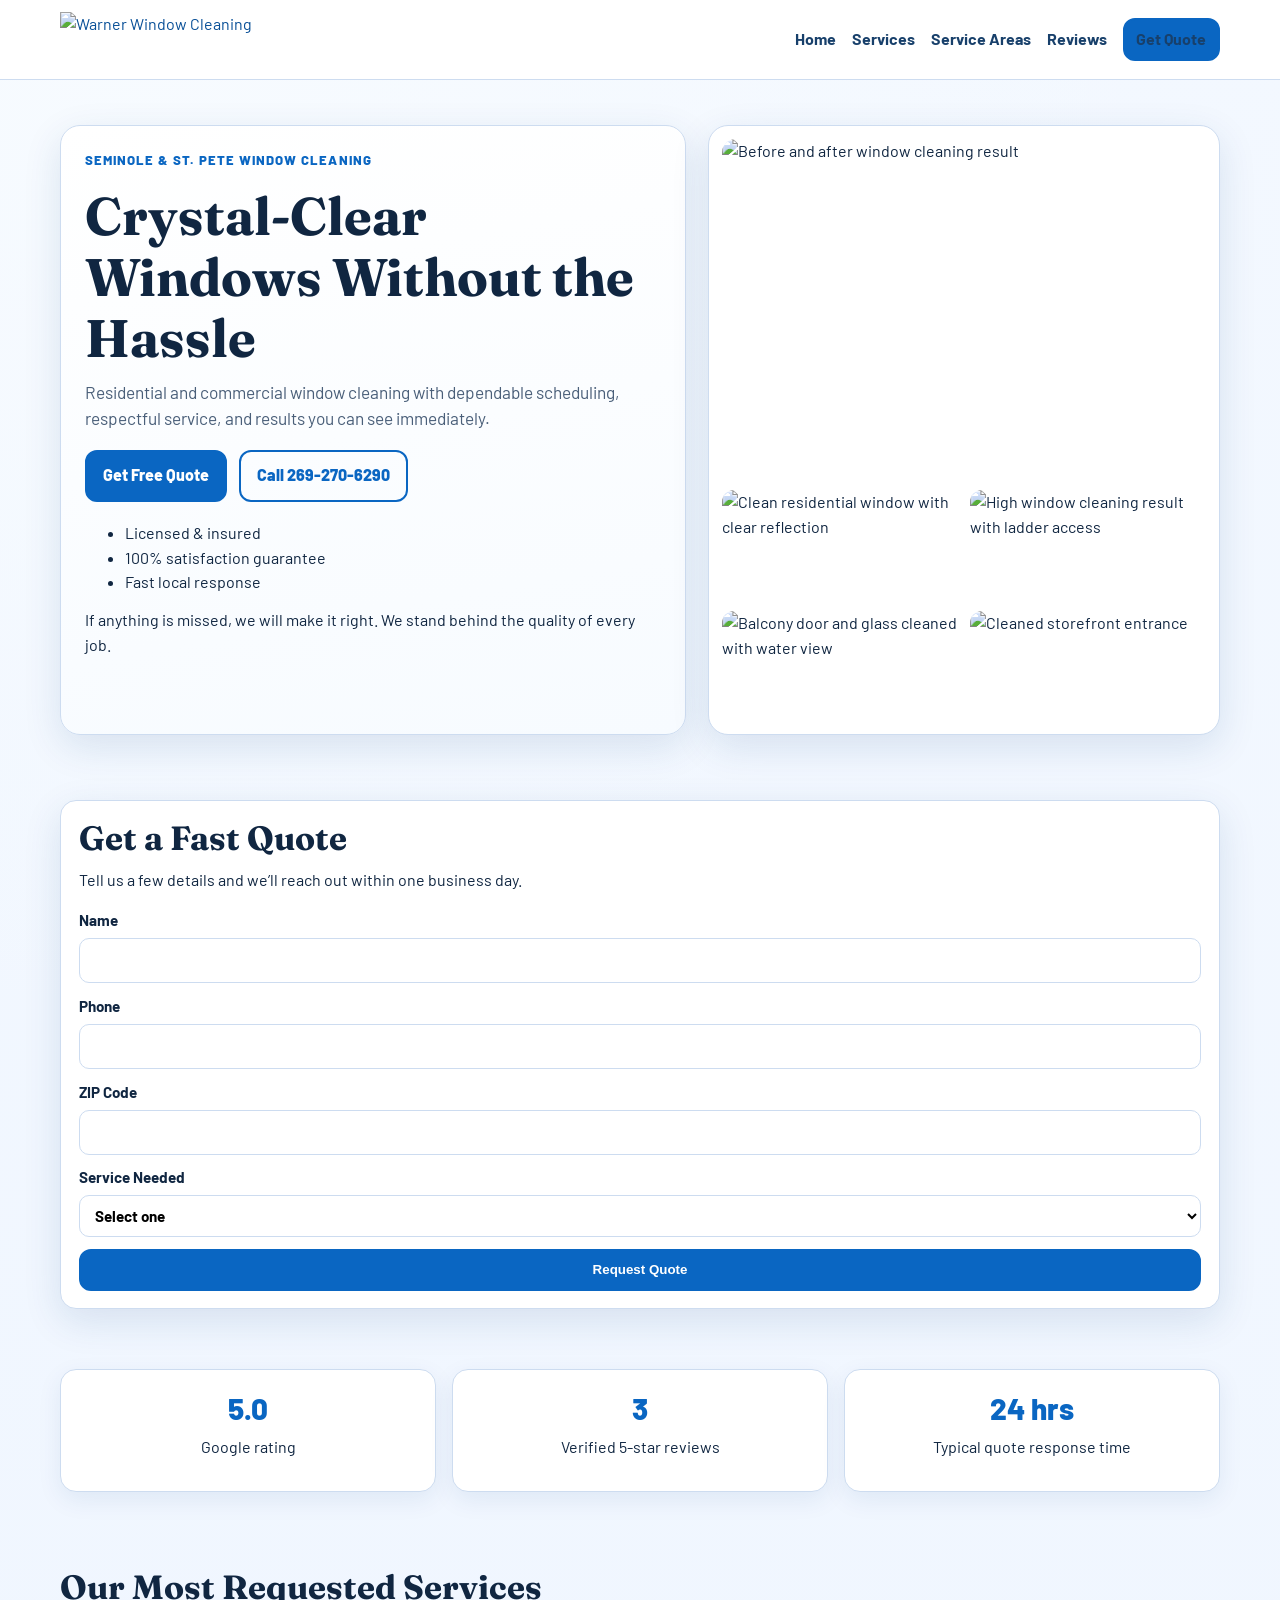
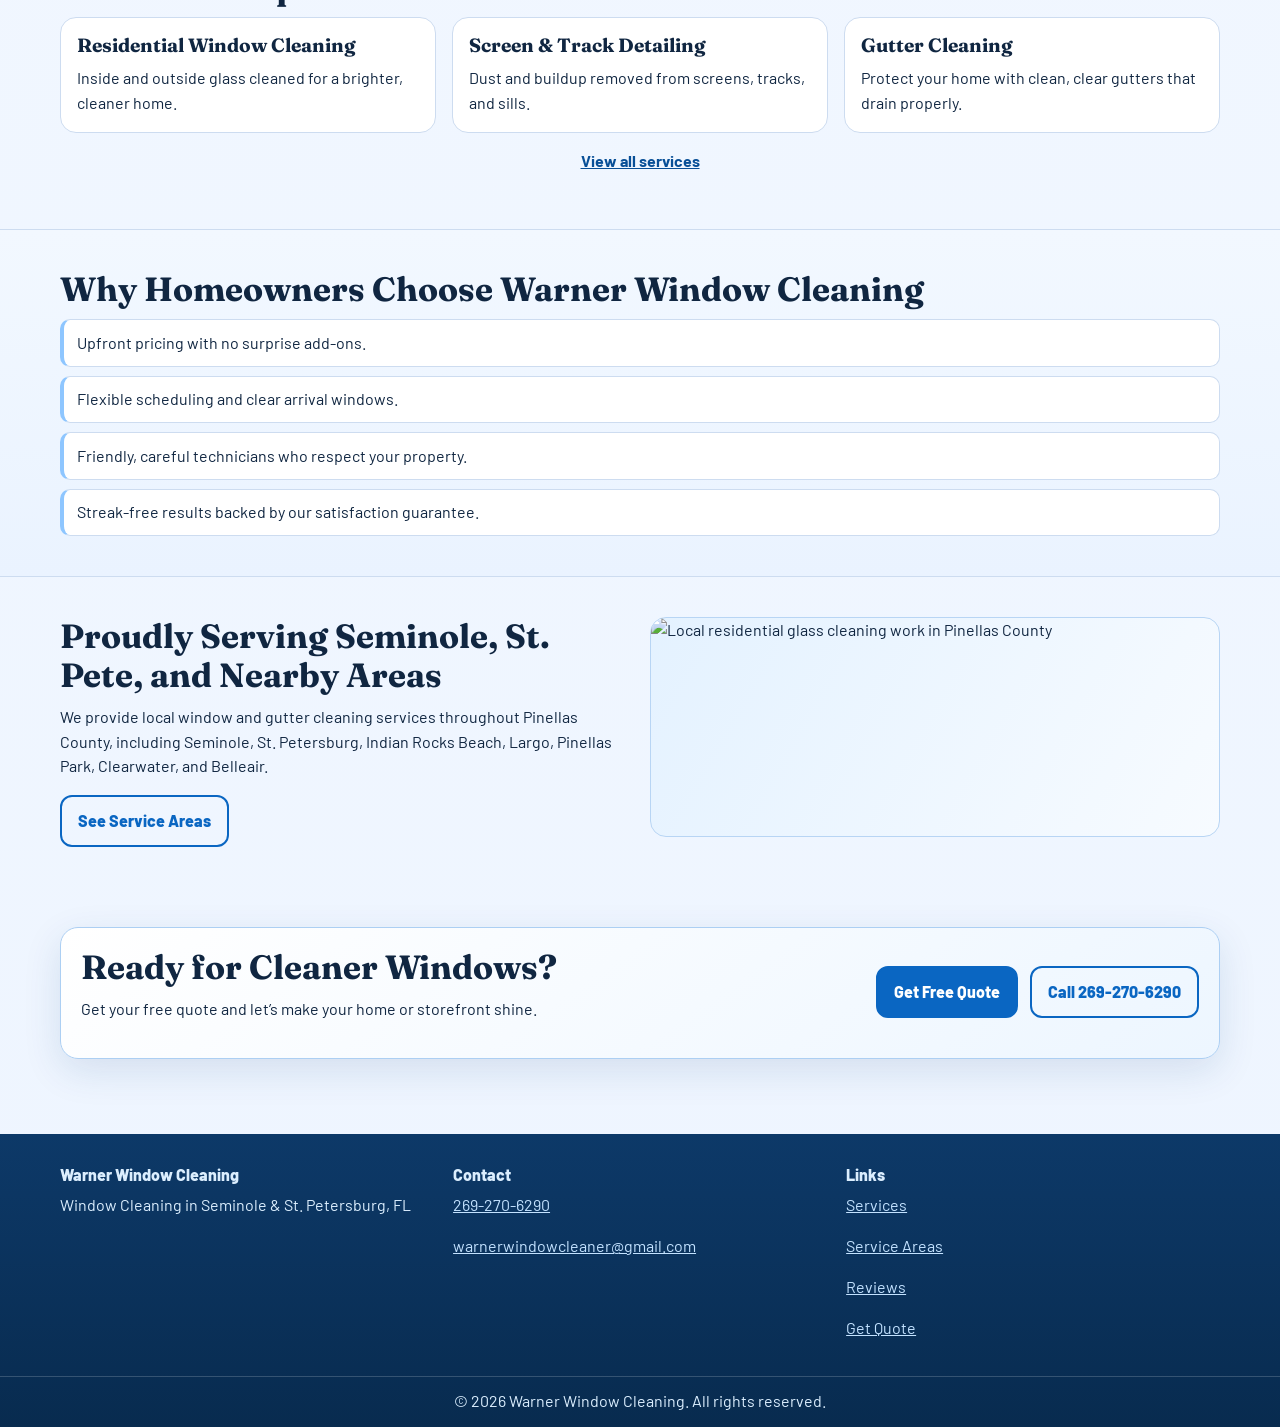
==== index.html @ 53a1653c "Initial website commit" ====
<!doctype html>
<html lang="en">
  <head>
    <meta charset="UTF-8" />
    <meta name="viewport" content="width=device-width, initial-scale=1.0" />
    <title>Window Cleaning in Seminole & St. Pete, FL | Warner Window Cleaning</title>
    <meta
      name="description"
      content="Warner Window Cleaning provides professional residential and commercial window and gutter cleaning in Seminole, St. Petersburg, and nearby Pinellas County areas. Request your free quote today."
    />
    <link rel="canonical" href="https://warnerwindowcleaning.com/" />
    <meta property="og:type" content="website" />
    <meta property="og:title" content="Window Cleaning in Seminole & St. Pete, FL | Warner Window Cleaning" />
    <meta
      property="og:description"
      content="Streak-free window cleaning with friendly local service, clear pricing, and fast quotes."
    />
    <meta property="og:url" content="https://warnerwindowcleaning.com/" />
    <meta property="og:image" content="https://warnerwindowcleaning.com/assets/images/before-after.png" />
    <meta name="twitter:card" content="summary_large_image" />
    <meta name="theme-color" content="#0c5b4f" />
    <link rel="preconnect" href="https://fonts.googleapis.com" />
    <link rel="preconnect" href="https://fonts.gstatic.com" crossorigin />
    <link
      href="https://fonts.googleapis.com/css2?family=Barlow:wght@400;500;600;700;800&family=Fraunces:opsz,wght@9..144,600;9..144,700&display=swap"
      rel="stylesheet"
    />
    <link rel="stylesheet" href="assets/styles.css" />
    <script type="application/ld+json">
      {
        "@context": "https://schema.org",
        "@type": "CleaningService",
        "name": "Warner Window Cleaning",
        "url": "https://warnerwindowcleaning.com/",
        "telephone": "+1-269-270-6290",
        "areaServed": [
          "Seminole, FL",
          "St. Petersburg, FL",
          "Indian Rocks Beach, FL",
          "Largo, FL",
          "Pinellas Park, FL",
          "Clearwater, FL",
          "Belleair, FL"
        ],
        "priceRange": "$$",
        "openingHoursSpecification": [
          {
            "@type": "OpeningHoursSpecification",
            "dayOfWeek": [
              "Monday",
              "Tuesday",
              "Wednesday",
              "Thursday",
              "Friday",
              "Saturday"
            ],
            "opens": "08:00",
            "closes": "18:00"
          }
        ],
        "sameAs": ["https://share.google/bJlbLmlFiKr2hwmGe"]
      }
    </script>
  </head>
  <body>
    <a class="skip-link" href="#main-content">Skip to content</a>

    <header class="site-header">
      <div class="container nav-wrap">
        <a class="logo" href="index.html" aria-label="Go to homepage">
          <img
            src="assets/images/logo-main.png"
            onerror="this.onerror=null;this.src='file:///Users/lukewarner/Downloads/Warner%20Window%20Cleaning%20Logo.png';"
            alt="Warner Window Cleaning"
          />
        </a>
        <button class="nav-toggle" aria-expanded="false" aria-controls="site-nav">Menu</button>
        <nav id="site-nav" class="site-nav" aria-label="Primary">
          <a href="index.html">Home</a>
          <a href="services.html">Services</a>
          <a href="service-areas.html">Service Areas</a>
          <a href="reviews.html">Reviews</a>
          <a href="contact.html" class="btn btn-sm">Get Quote</a>
        </nav>
      </div>
    </header>

    <main id="main-content">
      <section class="hero">
        <div class="container hero-grid">
          <div class="hero-copy">
            <p class="eyebrow">Seminole & St. Pete Window Cleaning</p>
            <h1>Crystal-Clear Windows Without the Hassle</h1>
            <p class="lead">
              Residential and commercial window cleaning with dependable scheduling, respectful
              service, and results you can see immediately.
            </p>
            <div class="cta-row">
              <a class="btn" href="contact.html">Get Free Quote</a>
              <a class="btn btn-ghost" href="tel:+12692706290">Call 269-270-6290</a>
            </div>
            <ul class="trust-list">
              <li>Licensed & insured</li>
              <li>100% satisfaction guarantee</li>
              <li>Fast local response</li>
            </ul>
            <p>
              If anything is missed, we will make it right. We stand behind the quality of every job.
            </p>
          </div>
          <aside class="hero-media" aria-label="Featured work photos">
            <img
              class="hero-main-image"
              src="assets/images/before-after.png"
              onerror="this.onerror=null;this.src='file:///Users/lukewarner/Downloads/Untitled%20design%20-%202026-05-25T150020.791.png';"
              alt="Before and after window cleaning result"
            />
            <div class="hero-sub-grid">
              <img src="assets/images/work-1.png" onerror="this.onerror=null;this.src='file:///Users/lukewarner/Downloads/IMG_3108.png';" alt="Clean residential window with clear reflection" />
              <img src="assets/images/work-2.png" onerror="this.onerror=null;this.src='file:///Users/lukewarner/Downloads/IMG_3109.png';" alt="High window cleaning result with ladder access" />
              <img src="assets/images/work-3.png" onerror="this.onerror=null;this.src='file:///Users/lukewarner/Downloads/IMG_3113.png';" alt="Balcony door and glass cleaned with water view" />
              <img src="assets/images/work-4.png" onerror="this.onerror=null;this.src='file:///Users/lukewarner/Downloads/photo3.webp';" alt="Cleaned storefront entrance" />
            </div>
          </aside>
        </div>
      </section>

      <section class="section">
        <div class="container">
          <aside class="quote-card" aria-label="Quick quote form">
            <h2>Get a Fast Quote</h2>
            <p>Tell us a few details and we’ll reach out within one business day.</p>
            <form
              name="quick-quote"
              method="POST"
              action="thank-you.html"
              data-netlify="true"
              netlify-honeypot="bot-field"
            >
              <input type="hidden" name="form-name" value="quick-quote" />
              <p class="hidden-field">
                <label>Don’t fill this out: <input name="bot-field" /></label>
              </p>
              <label>
                Name
                <input name="name" type="text" required />
              </label>
              <label>
                Phone
                <input name="phone" type="tel" required />
              </label>
              <label>
                ZIP Code
                <input name="zip" type="text" required />
              </label>
              <label>
                Service Needed
                <select name="service" required>
                  <option value="">Select one</option>
                  <option>Exterior Window Cleaning</option>
                  <option>Interior + Exterior Window Cleaning</option>
                  <option>Screen & Track Detailing</option>
                  <option>Gutter Cleaning</option>
                  <option>Commercial Storefront</option>
                </select>
              </label>
              <button class="btn btn-block" type="submit">Request Quote</button>
            </form>
          </aside>
        </div>
      </section>

      <section class="proof">
        <div class="container proof-grid">
          <article>
            <p class="metric">5.0</p>
            <p>Google rating</p>
          </article>
          <article>
            <p class="metric">3</p>
            <p>Verified 5-star reviews</p>
          </article>
          <article>
            <p class="metric">24 hrs</p>
            <p>Typical quote response time</p>
          </article>
        </div>
      </section>

      <section class="section">
        <div class="container">
          <h2>Our Most Requested Services</h2>
          <div class="cards">
            <article class="card">
              <h3>Residential Window Cleaning</h3>
              <p>Inside and outside glass cleaned for a brighter, cleaner home.</p>
            </article>
            <article class="card">
              <h3>Screen & Track Detailing</h3>
              <p>Dust and buildup removed from screens, tracks, and sills.</p>
            </article>
            <article class="card">
              <h3>Gutter Cleaning</h3>
              <p>Protect your home with clean, clear gutters that drain properly.</p>
            </article>
          </div>
          <p class="center-link"><a href="services.html">View all services</a></p>
        </div>
      </section>

      <section class="section section-alt">
        <div class="container">
          <h2>Why Homeowners Choose Warner Window Cleaning</h2>
          <div class="bullets">
            <p>Upfront pricing with no surprise add-ons.</p>
            <p>Flexible scheduling and clear arrival windows.</p>
            <p>Friendly, careful technicians who respect your property.</p>
            <p>Streak-free results backed by our satisfaction guarantee.</p>
          </div>
        </div>
      </section>

      <section class="section">
        <div class="container two-col">
          <div>
            <h2>Proudly Serving Seminole, St. Pete, and Nearby Areas</h2>
            <p>
              We provide local window and gutter cleaning services throughout Pinellas County,
              including Seminole, St. Petersburg, Indian Rocks Beach, Largo, Pinellas Park,
              Clearwater, and Belleair.
            </p>
            <a class="btn btn-ghost" href="service-areas.html">See Service Areas</a>
          </div>
          <div class="map-box" role="img" aria-label="Service area map placeholder">
            <img src="assets/images/work-3.png" onerror="this.onerror=null;this.src='file:///Users/lukewarner/Downloads/IMG_3115.png';" alt="Local residential glass cleaning work in Pinellas County" />
          </div>
        </div>
      </section>

      <section class="section section-cta">
        <div class="container cta-banner">
          <div>
            <h2>Ready for Cleaner Windows?</h2>
            <p>Get your free quote and let’s make your home or storefront shine.</p>
          </div>
          <div class="cta-row">
            <a class="btn" href="contact.html">Get Free Quote</a>
            <a class="btn btn-ghost" href="tel:+12692706290">Call 269-270-6290</a>
          </div>
        </div>
      </section>
    </main>

    <footer class="site-footer">
      <div class="container footer-grid">
        <div>
          <p class="footer-title">Warner Window Cleaning</p>
          <p>Window Cleaning in Seminole & St. Petersburg, FL</p>
        </div>
        <div>
          <p class="footer-title">Contact</p>
          <p><a href="tel:+12692706290">269-270-6290</a></p>
          <p><a href="mailto:warnerwindowcleaner@gmail.com">warnerwindowcleaner@gmail.com</a></p>
        </div>
        <div>
          <p class="footer-title">Links</p>
          <p><a href="services.html">Services</a></p>
          <p><a href="service-areas.html">Service Areas</a></p>
          <p><a href="reviews.html">Reviews</a></p>
          <p><a href="contact.html">Get Quote</a></p>
        </div>
      </div>
      <p class="copyright">© <span id="year"></span> Warner Window Cleaning. All rights reserved.</p>
    </footer>

    <script src="assets/script.js" defer></script>
  </body>
</html>
---- assets/styles.css ----
:root {
  --bg: #eef5ff;
  --surface: #ffffff;
  --surface-soft: #f6faff;
  --text: #102641;
  --muted: #4a5f79;
  --brand: #0a66c2;
  --brand-dark: #084f97;
  --brand-soft: #d8eaff;
  --accent: #1fa7ff;
  --line: #cddcf0;
  --radius: 16px;
  --shadow: 0 12px 38px rgba(13, 64, 122, 0.12);
}

*,
*::before,
*::after {
  box-sizing: border-box;
}

html,
body {
  margin: 0;
  padding: 0;
}

body {
  font-family: "Barlow", sans-serif;
  color: var(--text);
  background:
    radial-gradient(circle at 10% 0%, #f7fbff 0%, rgba(247, 251, 255, 0) 32%),
    linear-gradient(180deg, #f3f8ff 0%, #eef5ff 100%);
  line-height: 1.55;
}

h1,
h2,
h3 {
  font-family: "Fraunces", serif;
  line-height: 1.15;
  margin: 0 0 0.65rem;
}

h1 {
  font-size: clamp(2.1rem, 5vw, 3.3rem);
}

h2 {
  font-size: clamp(1.5rem, 2.8vw, 2.1rem);
}

h3 {
  font-size: 1.2rem;
}

p {
  margin: 0 0 1rem;
}

a {
  color: var(--brand-dark);
}

.container {
  width: min(1160px, 92%);
  margin: 0 auto;
}

.skip-link {
  position: absolute;
  left: -9999px;
}

.skip-link:focus {
  left: 1rem;
  top: 1rem;
  z-index: 999;
  background: #fff;
  border: 2px solid var(--brand);
  padding: 0.6rem 0.8rem;
  border-radius: 8px;
}

.site-header {
  position: sticky;
  top: 0;
  z-index: 50;
  background: rgba(255, 255, 255, 0.94);
  border-bottom: 1px solid var(--line);
  backdrop-filter: blur(8px);
}

.nav-wrap {
  display: flex;
  align-items: center;
  justify-content: space-between;
  gap: 1rem;
  padding: 0.72rem 0;
}

.logo {
  display: inline-flex;
  align-items: center;
  text-decoration: none;
}

.logo img {
  height: 56px;
  width: auto;
  display: block;
}

.site-nav {
  display: flex;
  align-items: center;
  gap: 1rem;
}

.site-nav a {
  text-decoration: none;
  font-weight: 700;
  color: #18406b;
}

.site-nav a:hover {
  color: var(--brand);
}

.nav-toggle {
  display: none;
}

.hero {
  padding: 2.8rem 0 1.6rem;
}

.hero-grid {
  display: grid;
  grid-template-columns: 1.1fr 0.9fr;
  gap: 1.4rem;
  align-items: stretch;
}

.hero-copy {
  background: linear-gradient(170deg, #ffffff 0%, #f7fbff 100%);
  border: 1px solid var(--line);
  border-radius: 20px;
  box-shadow: var(--shadow);
  padding: 1.5rem;
}

.eyebrow {
  text-transform: uppercase;
  letter-spacing: 0.08em;
  font-weight: 800;
  color: var(--brand);
  font-size: 0.82rem;
}

.lead {
  color: var(--muted);
  max-width: 62ch;
  font-size: 1.08rem;
}

.cta-row {
  display: flex;
  flex-wrap: wrap;
  gap: 0.75rem;
  margin: 1.1rem 0 1.2rem;
}

.btn {
  display: inline-block;
  border-radius: 12px;
  padding: 0.72rem 1rem;
  border: 2px solid var(--brand);
  background: var(--brand);
  color: #fff;
  font-weight: 800;
  text-decoration: none;
  transition: 180ms ease;
}

.btn:hover,
.btn:focus {
  transform: translateY(-1px);
  background: var(--brand-dark);
  border-color: var(--brand-dark);
}

.btn-ghost {
  background: transparent;
  color: var(--brand);
}

.btn-sm {
  padding: 0.42rem 0.72rem;
}

.btn-block {
  width: 100%;
}

.trust-list {
  margin: 0 0 0.8rem;
}

.hero-media {
  background: var(--surface);
  border: 1px solid var(--line);
  border-radius: 20px;
  box-shadow: var(--shadow);
  padding: 0.8rem;
  display: grid;
  gap: 0.7rem;
}

.hero-main-image {
  width: 100%;
  height: 340px;
  object-fit: cover;
  border-radius: 14px;
}

.hero-sub-grid {
  display: grid;
  grid-template-columns: repeat(2, 1fr);
  gap: 0.7rem;
}

.hero-sub-grid img {
  width: 100%;
  height: 110px;
  object-fit: cover;
  border-radius: 12px;
}

.quote-card {
  background: var(--surface);
  border: 1px solid var(--line);
  border-radius: var(--radius);
  box-shadow: var(--shadow);
  padding: 1.1rem;
}

form {
  display: grid;
  gap: 0.72rem;
}

label {
  display: grid;
  gap: 0.34rem;
  font-size: 0.95rem;
  font-weight: 700;
}

input,
select,
textarea {
  font: inherit;
  border: 1px solid var(--line);
  background: #fff;
  border-radius: 10px;
  padding: 0.62rem 0.7rem;
}

input:focus,
select:focus,
textarea:focus {
  outline: 2px solid #90cbff;
  border-color: var(--brand);
}

.hidden-field {
  position: absolute;
  left: -9999px;
}

.proof {
  padding: 1.2rem 0 2.2rem;
}

.proof-grid {
  display: grid;
  grid-template-columns: repeat(3, 1fr);
  gap: 1rem;
}

.proof-grid article {
  background: #fff;
  border: 1px solid var(--line);
  border-radius: var(--radius);
  padding: 1rem;
  text-align: center;
  box-shadow: 0 8px 24px rgba(11, 69, 133, 0.08);
}

.metric {
  font-size: 1.85rem;
  font-weight: 800;
  color: var(--brand);
  margin-bottom: 0.2rem;
}

.section {
  padding: 2.5rem 0;
}

.section-alt {
  background: linear-gradient(180deg, #f2f8ff 0%, #eaf3ff 100%);
  border-block: 1px solid var(--line);
}

.cards {
  display: grid;
  grid-template-columns: repeat(3, minmax(0, 1fr));
  gap: 1rem;
}

.card {
  background: var(--surface);
  border: 1px solid var(--line);
  border-radius: var(--radius);
  padding: 1rem;
}

.card p:last-child {
  margin-bottom: 0;
}

.center-link {
  text-align: center;
  margin-top: 1rem;
  font-weight: 700;
}

.bullets {
  display: grid;
  gap: 0.55rem;
}

.bullets p {
  margin: 0;
  background: #fff;
  border: 1px solid var(--line);
  border-left: 4px solid #8ec6ff;
  border-radius: 10px;
  padding: 0.65rem 0.8rem;
}

.two-col {
  display: grid;
  grid-template-columns: 1fr 1fr;
  gap: 1.3rem;
  align-items: start;
}

.map-box {
  min-height: 220px;
  border-radius: var(--radius);
  border: 1px solid #b8d5f4;
  background:
    linear-gradient(120deg, rgba(160, 209, 255, 0.22), rgba(255, 255, 255, 0)),
    #f7fbff;
  display: grid;
  place-items: center;
  overflow: hidden;
}

.map-box img {
  width: 100%;
  height: 100%;
  object-fit: cover;
}

.cta-banner {
  border-radius: 18px;
  border: 1px solid #accff3;
  background: linear-gradient(145deg, #ffffff 0%, #edf6ff 100%);
  box-shadow: var(--shadow);
  padding: 1.25rem;
  display: flex;
  flex-wrap: wrap;
  gap: 1rem;
  justify-content: space-between;
  align-items: center;
}

.page-hero {
  padding: 2.4rem 0 1.35rem;
  background:
    radial-gradient(circle at 90% 5%, rgba(114, 184, 255, 0.24), transparent 35%),
    radial-gradient(circle at 8% 10%, rgba(143, 207, 255, 0.22), transparent 38%),
    #f7fbff;
  border-bottom: 1px solid var(--line);
}

.review-card .stars {
  font-size: 1.2rem;
  color: #f2a019;
}

.review-meta {
  margin-bottom: 0;
  font-weight: 700;
  color: #32567e;
}

.results-grid {
  display: grid;
  gap: 1rem;
}

.result-item {
  display: grid;
  grid-template-columns: 1fr;
  gap: 0.65rem;
  background: #fff;
  border: 1px solid var(--line);
  border-radius: var(--radius);
  padding: 0.8rem;
}

.result-item p {
  margin: 0;
  font-weight: 700;
}

.result-box {
  width: 100%;
  height: 280px;
  border-radius: 12px;
  object-fit: cover;
  border: 1px solid var(--line);
}

.results-three {
  display: grid;
  grid-template-columns: repeat(3, 1fr);
  gap: 0.8rem;
}

.results-three img {
  width: 100%;
  height: 180px;
  object-fit: cover;
  border-radius: 12px;
  border: 1px solid var(--line);
}

.contact-card {
  padding: 0.9rem;
  border: 1px solid var(--line);
  border-radius: var(--radius);
  background: #fff;
  margin-bottom: 1rem;
}

.site-footer {
  margin-top: 2.2rem;
  background: linear-gradient(180deg, #0d3968 0%, #082b4f 100%);
  color: #dbeefe;
  padding-top: 1.8rem;
}

.site-footer a {
  color: #c3e2ff;
}

.footer-grid {
  display: grid;
  grid-template-columns: repeat(3, 1fr);
  gap: 1.2rem;
}

.footer-title {
  margin: 0 0 0.35rem;
  font-weight: 800;
}

.copyright {
  text-align: center;
  margin: 1.2rem 0 0;
  padding: 0.8rem;
  border-top: 1px solid rgba(255, 255, 255, 0.18);
}

.not-found {
  min-height: 75vh;
  display: grid;
  place-items: center;
}

@media (max-width: 980px) {
  .hero-grid,
  .cards,
  .two-col,
  .proof-grid,
  .footer-grid,
  .results-three {
    grid-template-columns: 1fr;
  }

  .hero-main-image {
    height: 260px;
  }

  .hero-sub-grid img,
  .results-three img {
    height: 150px;
  }

  .result-box {
    height: 220px;
  }

  .logo img {
    height: 48px;
  }

  .nav-toggle {
    display: inline-flex;
    border: 1px solid var(--line);
    background: #fff;
    border-radius: 10px;
    padding: 0.4rem 0.65rem;
    font-weight: 700;
    color: #18406b;
  }

  .site-nav {
    display: none;
    position: absolute;
    left: 4%;
    right: 4%;
    top: 4rem;
    padding: 0.8rem;
    background: #fff;
    border: 1px solid var(--line);
    border-radius: 12px;
    flex-direction: column;
    align-items: flex-start;
    box-shadow: var(--shadow);
  }

  .site-nav.open {
    display: flex;
  }
}
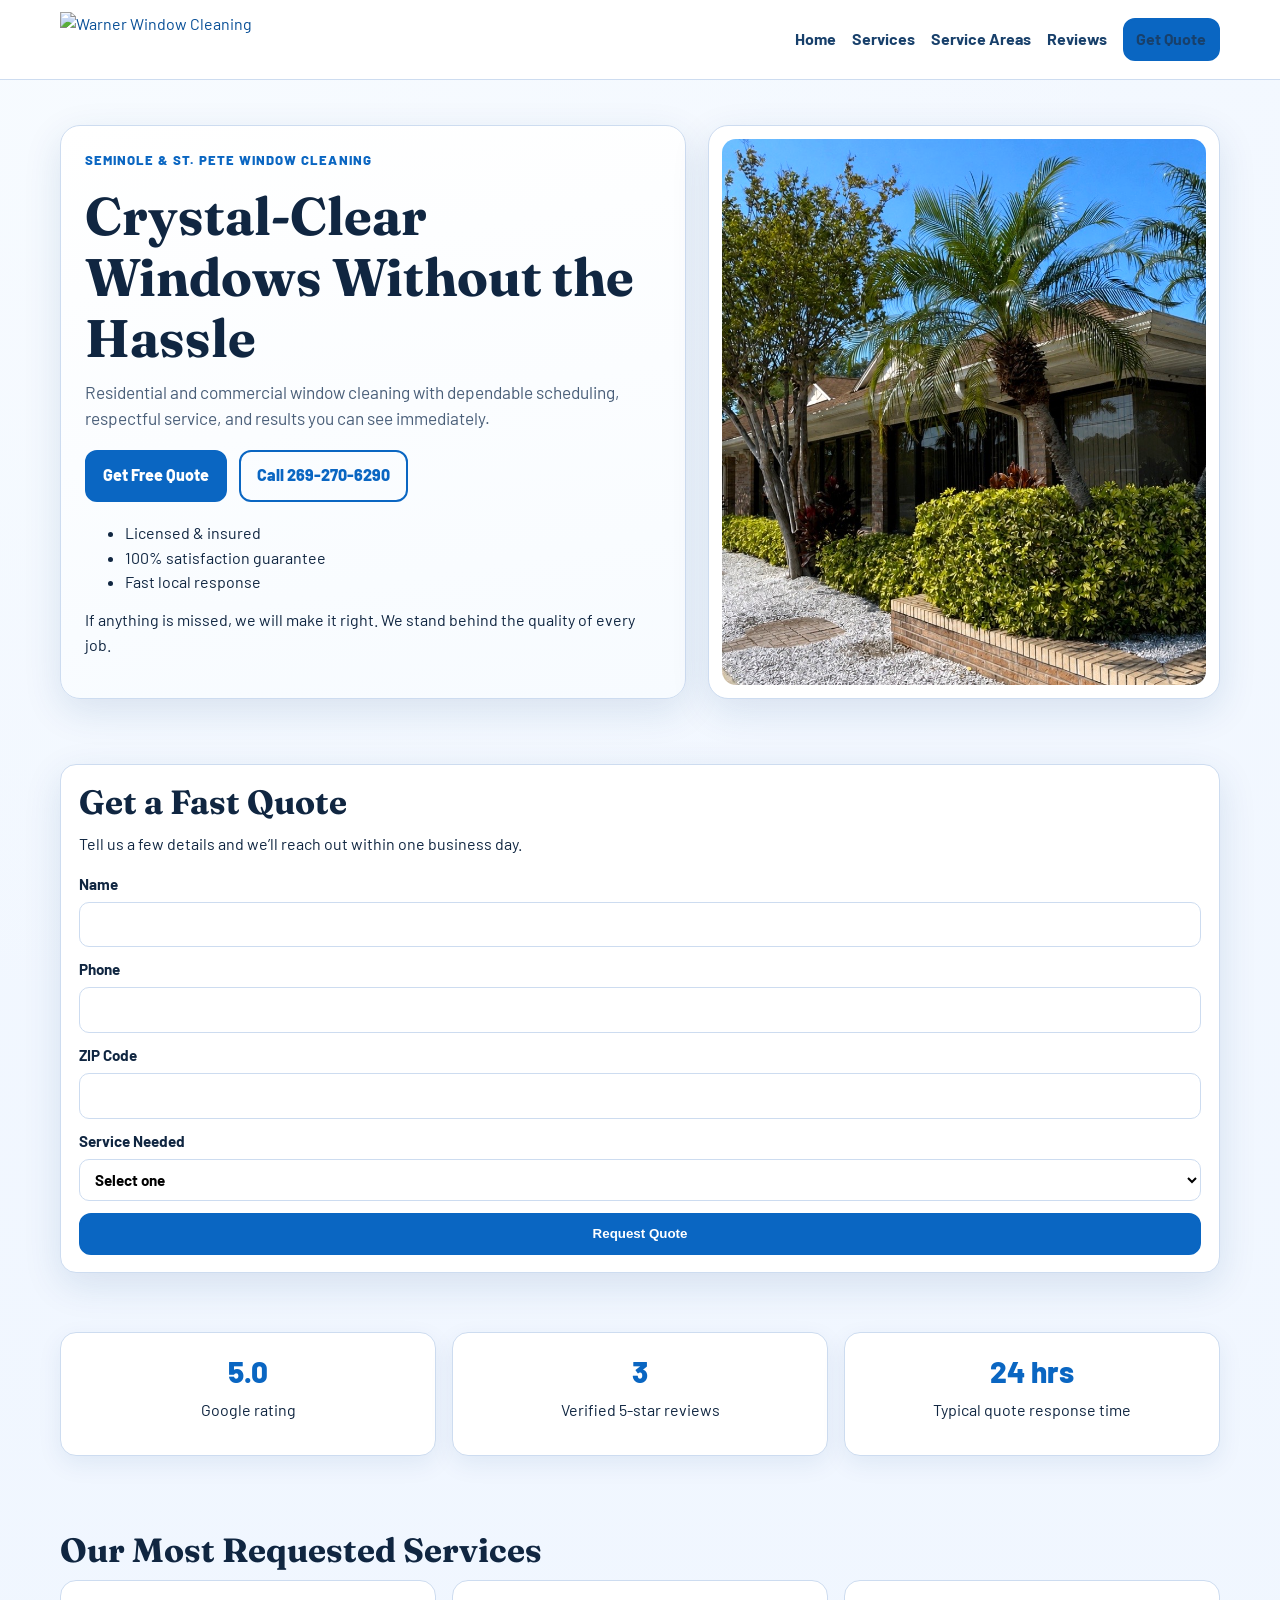
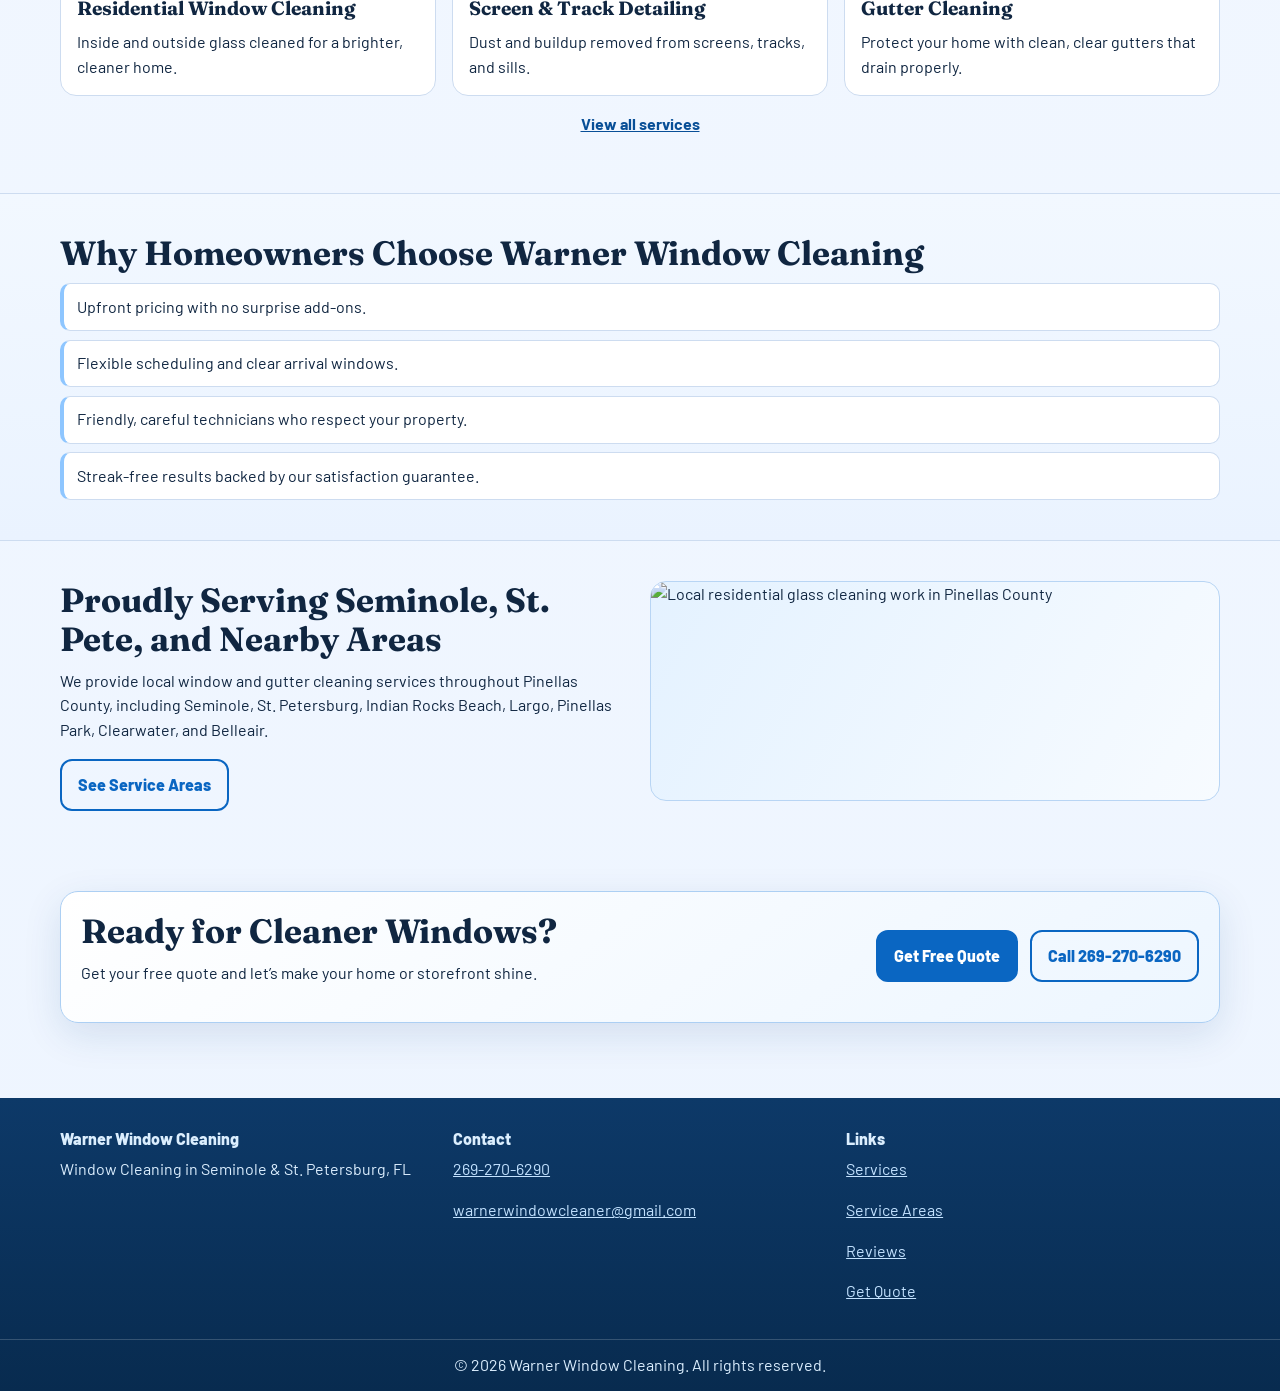
==== commit 2420d4b9: "Add homepage hero job photo" ====
--- a/index.html
+++ b/index.html
@@ -111,16 +111,10 @@
           <aside class="hero-media" aria-label="Featured work photos">
             <img
               class="hero-main-image"
-              src="assets/images/before-after.png"
-              onerror="this.onerror=null;this.src='file:///Users/lukewarner/Downloads/Untitled%20design%20-%202026-05-25T150020.791.png';"
-              alt="Before and after window cleaning result"
+              src="assets/images/hero-job-photo.jpeg"
+              alt="Freshly cleaned windows on a local commercial property"
+              fetchpriority="high"
             />
-            <div class="hero-sub-grid">
-              <img src="assets/images/work-1.png" onerror="this.onerror=null;this.src='file:///Users/lukewarner/Downloads/IMG_3108.png';" alt="Clean residential window with clear reflection" />
-              <img src="assets/images/work-2.png" onerror="this.onerror=null;this.src='file:///Users/lukewarner/Downloads/IMG_3109.png';" alt="High window cleaning result with ladder access" />
-              <img src="assets/images/work-3.png" onerror="this.onerror=null;this.src='file:///Users/lukewarner/Downloads/IMG_3113.png';" alt="Balcony door and glass cleaned with water view" />
-              <img src="assets/images/work-4.png" onerror="this.onerror=null;this.src='file:///Users/lukewarner/Downloads/photo3.webp';" alt="Cleaned storefront entrance" />
-            </div>
           </aside>
         </div>
       </section>
@@ -133,7 +127,7 @@
             <form
               name="quick-quote"
               method="POST"
-              action="thank-you.html"
+              action="/thank-you"
               data-netlify="true"
               netlify-honeypot="bot-field"
             >
--- a/assets/styles.css
+++ b/assets/styles.css
@@ -219,9 +219,12 @@
 
 .hero-main-image {
   width: 100%;
-  height: 340px;
+  height: 100%;
+  min-height: 520px;
   object-fit: cover;
+  object-position: center;
   border-radius: 14px;
+  filter: brightness(1.06) saturate(1.04);
 }
 
 .hero-sub-grid {
@@ -506,6 +509,7 @@
 
   .hero-main-image {
     height: 260px;
+    min-height: 260px;
   }
 
   .hero-sub-grid img,
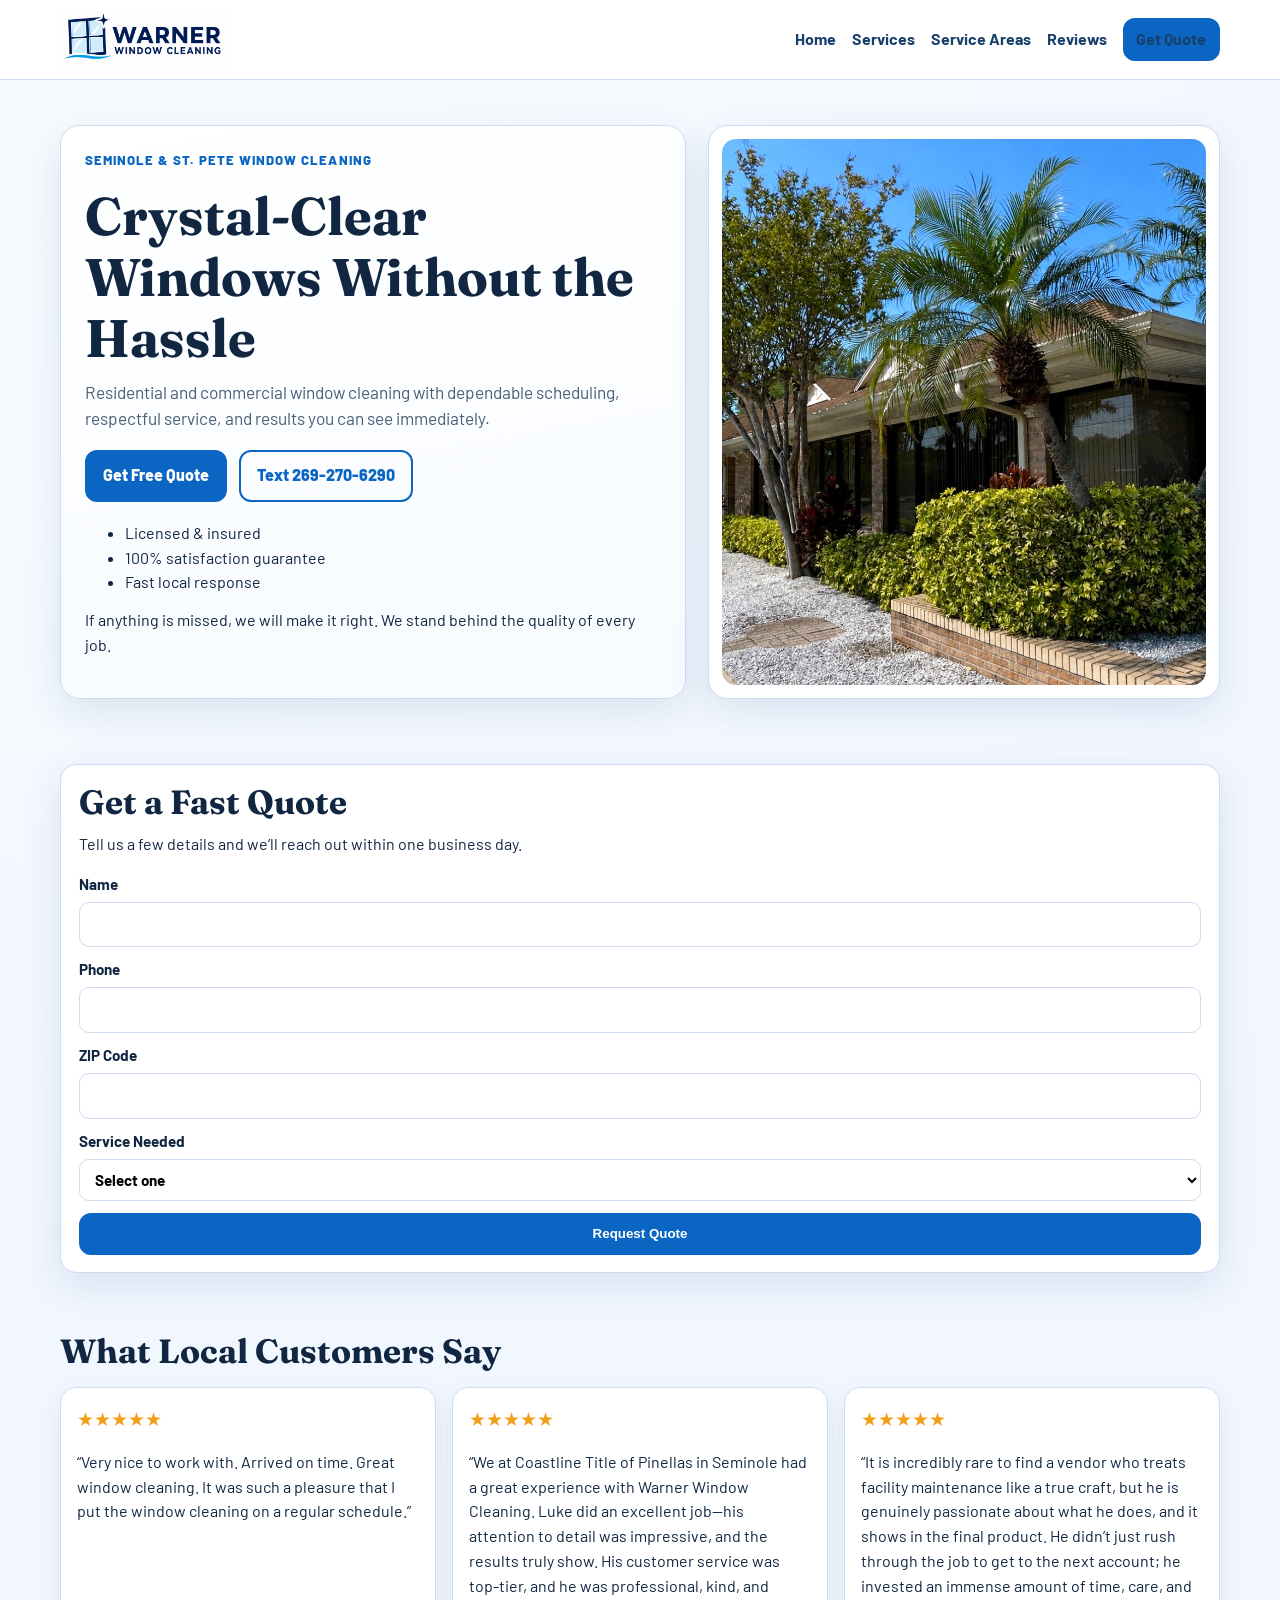
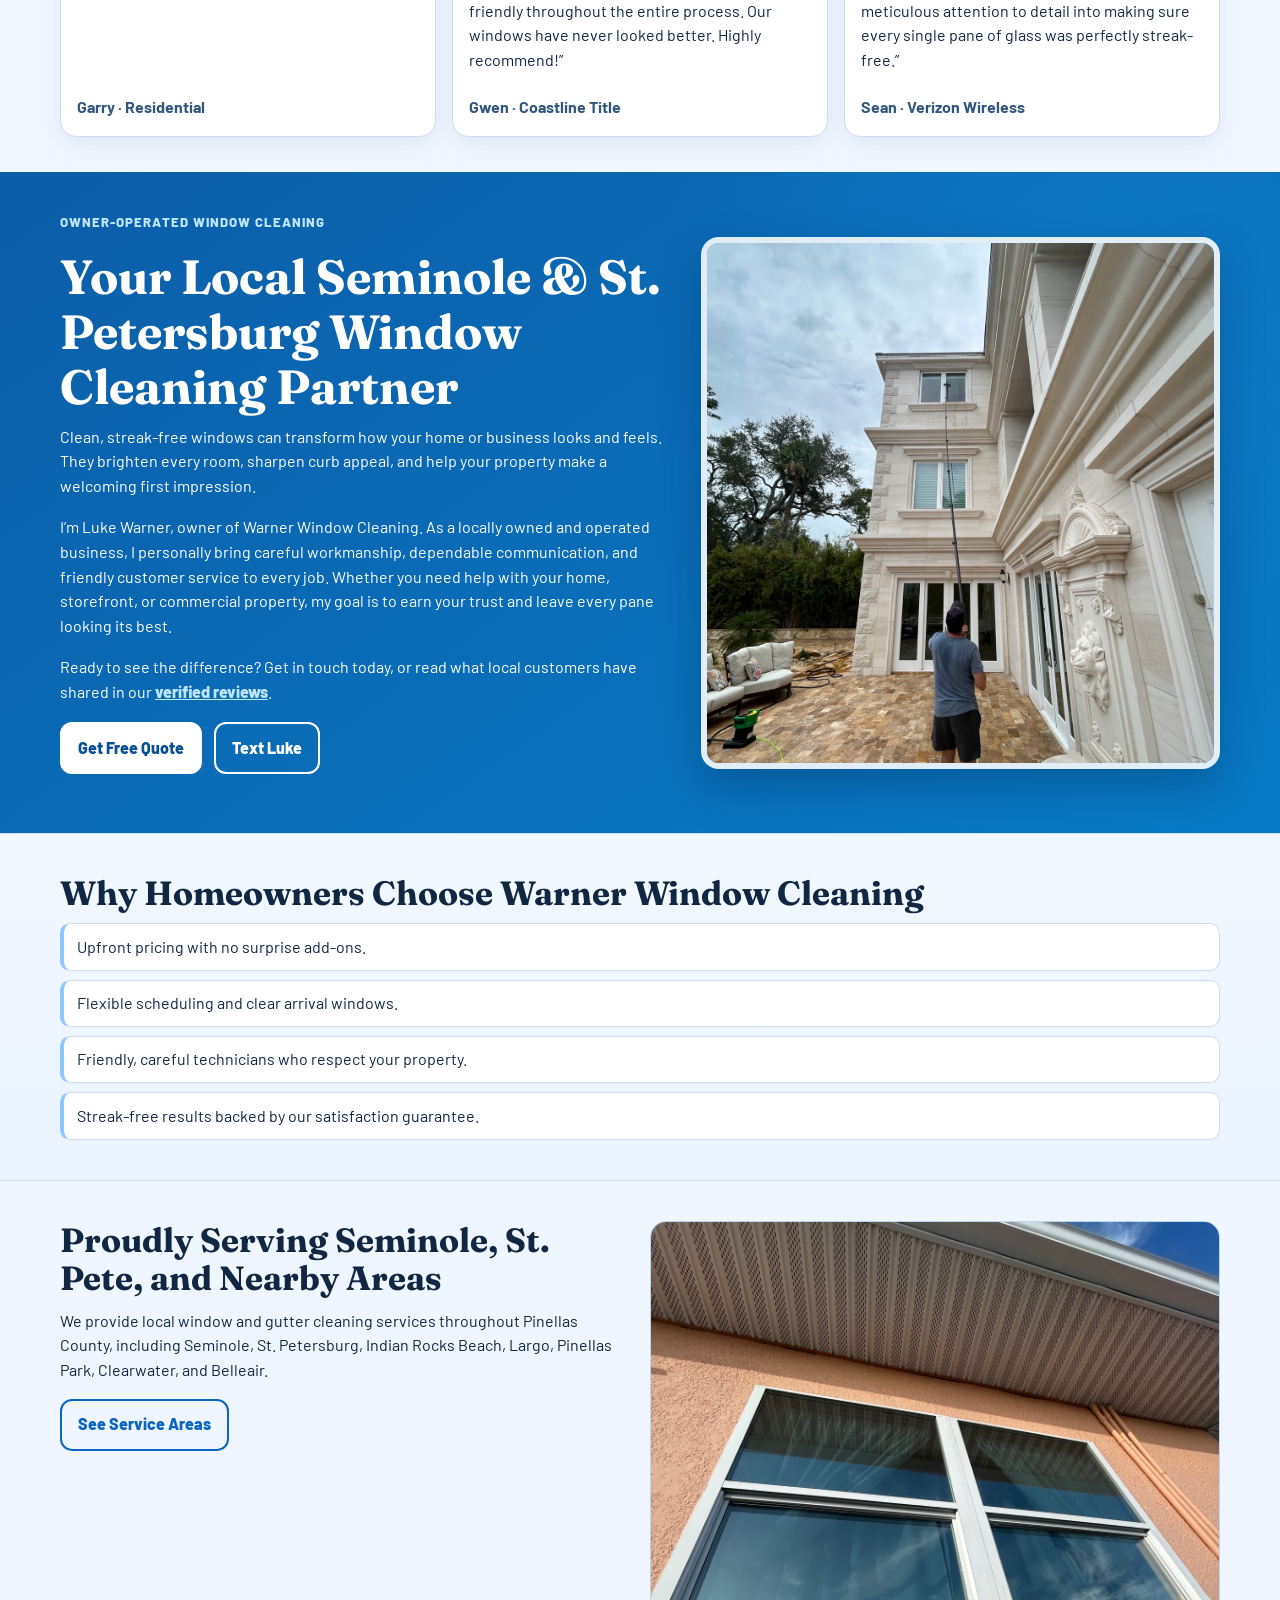
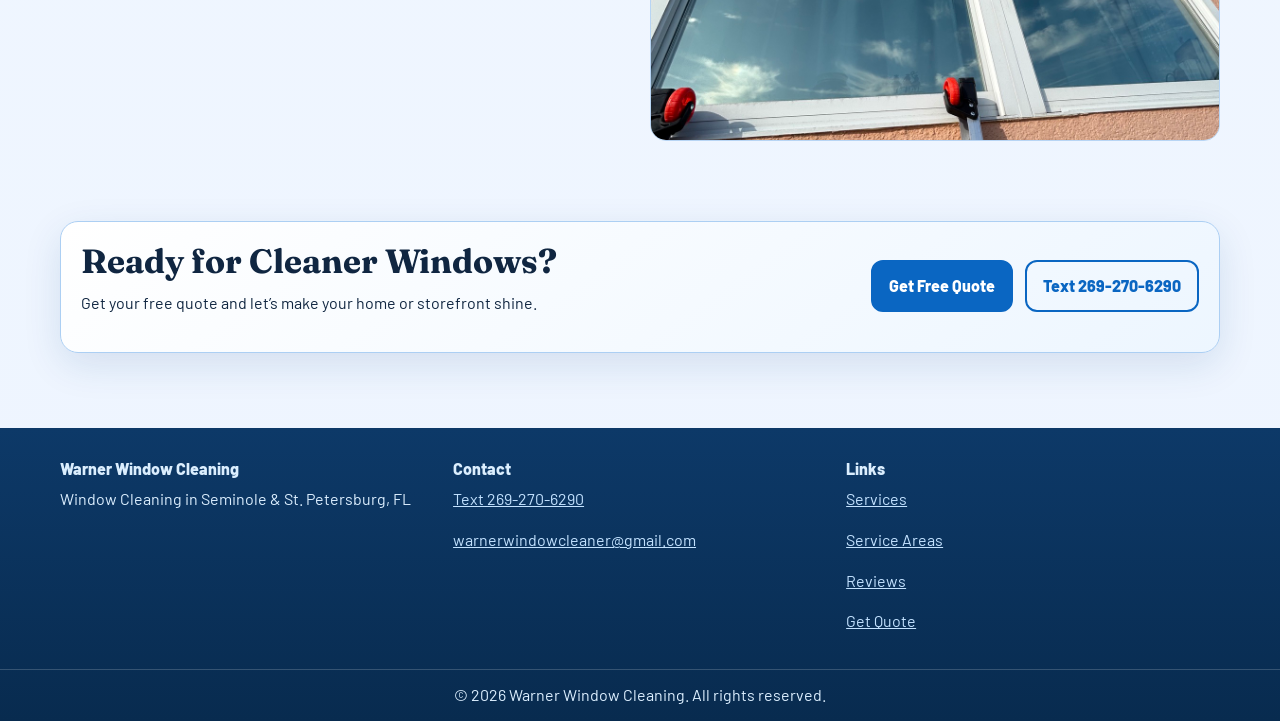
==== commit bda3c9ed: "Refresh homepage content and imagery" ====
--- a/index.html
+++ b/index.html
@@ -70,7 +70,6 @@
         <a class="logo" href="index.html" aria-label="Go to homepage">
           <img
             src="assets/images/logo-main.png"
-            onerror="this.onerror=null;this.src='file:///Users/lukewarner/Downloads/Warner%20Window%20Cleaning%20Logo.png';"
             alt="Warner Window Cleaning"
           />
         </a>
@@ -97,7 +96,7 @@
             </p>
             <div class="cta-row">
               <a class="btn" href="contact.html">Get Free Quote</a>
-              <a class="btn btn-ghost" href="tel:+12692706290">Call 269-270-6290</a>
+              <a class="btn btn-ghost" href="sms:+12692706290">Text 269-270-6290</a>
             </div>
             <ul class="trust-list">
               <li>Licensed & insured</li>
@@ -165,40 +164,76 @@
       </section>
 
       <section class="proof">
-        <div class="container proof-grid">
-          <article>
-            <p class="metric">5.0</p>
-            <p>Google rating</p>
-          </article>
-          <article>
-            <p class="metric">3</p>
-            <p>Verified 5-star reviews</p>
-          </article>
-          <article>
-            <p class="metric">24 hrs</p>
-            <p>Typical quote response time</p>
-          </article>
-        </div>
-      </section>
-
-      <section class="section">
         <div class="container">
-          <h2>Our Most Requested Services</h2>
-          <div class="cards">
-            <article class="card">
-              <h3>Residential Window Cleaning</h3>
-              <p>Inside and outside glass cleaned for a brighter, cleaner home.</p>
+          <h2>What Local Customers Say</h2>
+          <div class="proof-grid">
+            <article class="review-card">
+              <p class="stars" aria-label="5 out of 5 stars">★★★★★</p>
+              <p>
+                “Very nice to work with. Arrived on time. Great window cleaning. It was such a
+                pleasure that I put the window cleaning on a regular schedule.”
+              </p>
+              <p class="review-meta">Garry · Residential</p>
             </article>
-            <article class="card">
-              <h3>Screen & Track Detailing</h3>
-              <p>Dust and buildup removed from screens, tracks, and sills.</p>
+            <article class="review-card">
+              <p class="stars" aria-label="5 out of 5 stars">★★★★★</p>
+              <p>
+                “We at Coastline Title of Pinellas in Seminole had a great experience with Warner
+                Window Cleaning. Luke did an excellent job—his attention to detail was impressive,
+                and the results truly show. His customer service was top-tier, and he was
+                professional, kind, and friendly throughout the entire process. Our windows have
+                never looked better. Highly recommend!”
+              </p>
+              <p class="review-meta">Gwen · Coastline Title</p>
             </article>
-            <article class="card">
-              <h3>Gutter Cleaning</h3>
-              <p>Protect your home with clean, clear gutters that drain properly.</p>
+            <article class="review-card">
+              <p class="stars" aria-label="5 out of 5 stars">★★★★★</p>
+              <p>
+                “It is incredibly rare to find a vendor who treats facility maintenance like a true
+                craft, but he is genuinely passionate about what he does, and it shows in the final
+                product. He didn’t just rush through the job to get to the next account; he invested
+                an immense amount of time, care, and meticulous attention to detail into making sure
+                every single pane of glass was perfectly streak-free.”
+              </p>
+              <p class="review-meta">Sean · Verizon Wireless</p>
             </article>
           </div>
-          <p class="center-link"><a href="services.html">View all services</a></p>
+        </div>
+      </section>
+
+      <section class="section local-intro-section">
+        <div class="container local-intro">
+          <div class="local-intro-copy">
+            <p class="eyebrow">Owner-Operated Window Cleaning</p>
+            <h2>Your Local Seminole & St. Petersburg Window Cleaning Partner</h2>
+            <p>
+              Clean, streak-free windows can transform how your home or business looks and feels.
+              They brighten every room, sharpen curb appeal, and help your property make a
+              welcoming first impression.
+            </p>
+            <p>
+              I’m Luke Warner, owner of Warner Window Cleaning. As a locally owned and operated
+              business, I personally bring careful workmanship, dependable communication, and
+              friendly customer service to every job. Whether you need help with your home,
+              storefront, or commercial property, my goal is to earn your trust and leave every
+              pane looking its best.
+            </p>
+            <p>
+              Ready to see the difference? Get in touch today, or read what local customers have
+              shared in our <a href="reviews.html">verified reviews</a>.
+            </p>
+            <div class="cta-row">
+              <a class="btn" href="contact.html">Get Free Quote</a>
+              <a class="btn btn-ghost" href="sms:+12692706290">Text Luke</a>
+            </div>
+          </div>
+          <figure class="local-intro-photo">
+            <img
+              src="assets/images/luke-window-cleaning.jpeg"
+              alt="Luke Warner using a water-fed pole to clean upper-story windows"
+              loading="lazy"
+            />
+          </figure>
         </div>
       </section>
 
@@ -225,8 +260,11 @@
             </p>
             <a class="btn btn-ghost" href="service-areas.html">See Service Areas</a>
           </div>
-          <div class="map-box" role="img" aria-label="Service area map placeholder">
-            <img src="assets/images/work-3.png" onerror="this.onerror=null;this.src='file:///Users/lukewarner/Downloads/IMG_3115.png';" alt="Local residential glass cleaning work in Pinellas County" />
+          <div class="map-box map-box-contain">
+            <img
+              src="assets/images/service-area-windows.jpeg"
+              alt="Clean residential windows reflecting the sky above a safely positioned ladder"
+            />
           </div>
         </div>
       </section>
@@ -239,7 +277,7 @@
           </div>
           <div class="cta-row">
             <a class="btn" href="contact.html">Get Free Quote</a>
-            <a class="btn btn-ghost" href="tel:+12692706290">Call 269-270-6290</a>
+            <a class="btn btn-ghost" href="sms:+12692706290">Text 269-270-6290</a>
           </div>
         </div>
       </section>
@@ -253,7 +291,7 @@
         </div>
         <div>
           <p class="footer-title">Contact</p>
-          <p><a href="tel:+12692706290">269-270-6290</a></p>
+          <p><a href="sms:+12692706290">Text 269-270-6290</a></p>
           <p><a href="mailto:warnerwindowcleaner@gmail.com">warnerwindowcleaner@gmail.com</a></p>
         </div>
         <div>
--- a/assets/styles.css
+++ b/assets/styles.css
@@ -286,6 +286,10 @@
   padding: 1.2rem 0 2.2rem;
 }
 
+.proof h2 {
+  margin-bottom: 1rem;
+}
+
 .proof-grid {
   display: grid;
   grid-template-columns: repeat(3, 1fr);
@@ -297,15 +301,17 @@
   border: 1px solid var(--line);
   border-radius: var(--radius);
   padding: 1rem;
-  text-align: center;
   box-shadow: 0 8px 24px rgba(11, 69, 133, 0.08);
 }
 
-.metric {
-  font-size: 1.85rem;
-  font-weight: 800;
-  color: var(--brand);
-  margin-bottom: 0.2rem;
+.proof-grid .review-card {
+  display: flex;
+  flex-direction: column;
+}
+
+.proof-grid .review-card .review-meta {
+  margin-top: auto;
+  padding-top: 0.4rem;
 }
 
 .section {
@@ -340,6 +346,61 @@
   font-weight: 700;
 }
 
+.local-intro-section {
+  background:
+    radial-gradient(circle at 85% 15%, rgba(31, 167, 255, 0.18), transparent 35%),
+    linear-gradient(145deg, #0c5da8 0%, #087bc6 100%);
+  color: #fff;
+}
+
+.local-intro {
+  display: grid;
+  grid-template-columns: minmax(0, 1.08fr) minmax(340px, 0.92fr);
+  gap: 2rem;
+  align-items: center;
+}
+
+.local-intro-copy h2 {
+  color: #fff;
+  font-size: clamp(2rem, 4vw, 3rem);
+}
+
+.local-intro-copy .eyebrow,
+.local-intro-copy a:not(.btn) {
+  color: #bfe5ff;
+}
+
+.local-intro-copy a:not(.btn) {
+  font-weight: 800;
+}
+
+.local-intro-copy .btn {
+  background: #fff;
+  border-color: #fff;
+  color: var(--brand-dark);
+}
+
+.local-intro-copy .btn-ghost {
+  background: transparent;
+  color: #fff;
+}
+
+.local-intro-photo {
+  margin: 0;
+  border: 6px solid rgba(255, 255, 255, 0.88);
+  border-radius: 18px;
+  box-shadow: 0 18px 44px rgba(0, 33, 70, 0.3);
+  overflow: hidden;
+}
+
+.local-intro-photo img {
+  display: block;
+  width: 100%;
+  height: 520px;
+  object-fit: cover;
+  object-position: center;
+}
+
 .bullets {
   display: grid;
   gap: 0.55rem;
@@ -362,7 +423,7 @@
 }
 
 .map-box {
-  min-height: 220px;
+  height: 340px;
   border-radius: var(--radius);
   border: 1px solid #b8d5f4;
   background:
@@ -377,6 +438,17 @@
   width: 100%;
   height: 100%;
   object-fit: cover;
+  object-position: center 38%;
+}
+
+.map-box-contain {
+  height: 520px;
+  background: #eef5ff;
+}
+
+.map-box-contain img {
+  object-fit: contain;
+  object-position: center;
 }
 
 .cta-banner {
@@ -503,8 +575,13 @@
   .two-col,
   .proof-grid,
   .footer-grid,
-  .results-three {
+  .results-three,
+  .local-intro {
     grid-template-columns: 1fr;
+  }
+
+  .local-intro-photo img {
+    height: 430px;
   }
 
   .hero-main-image {
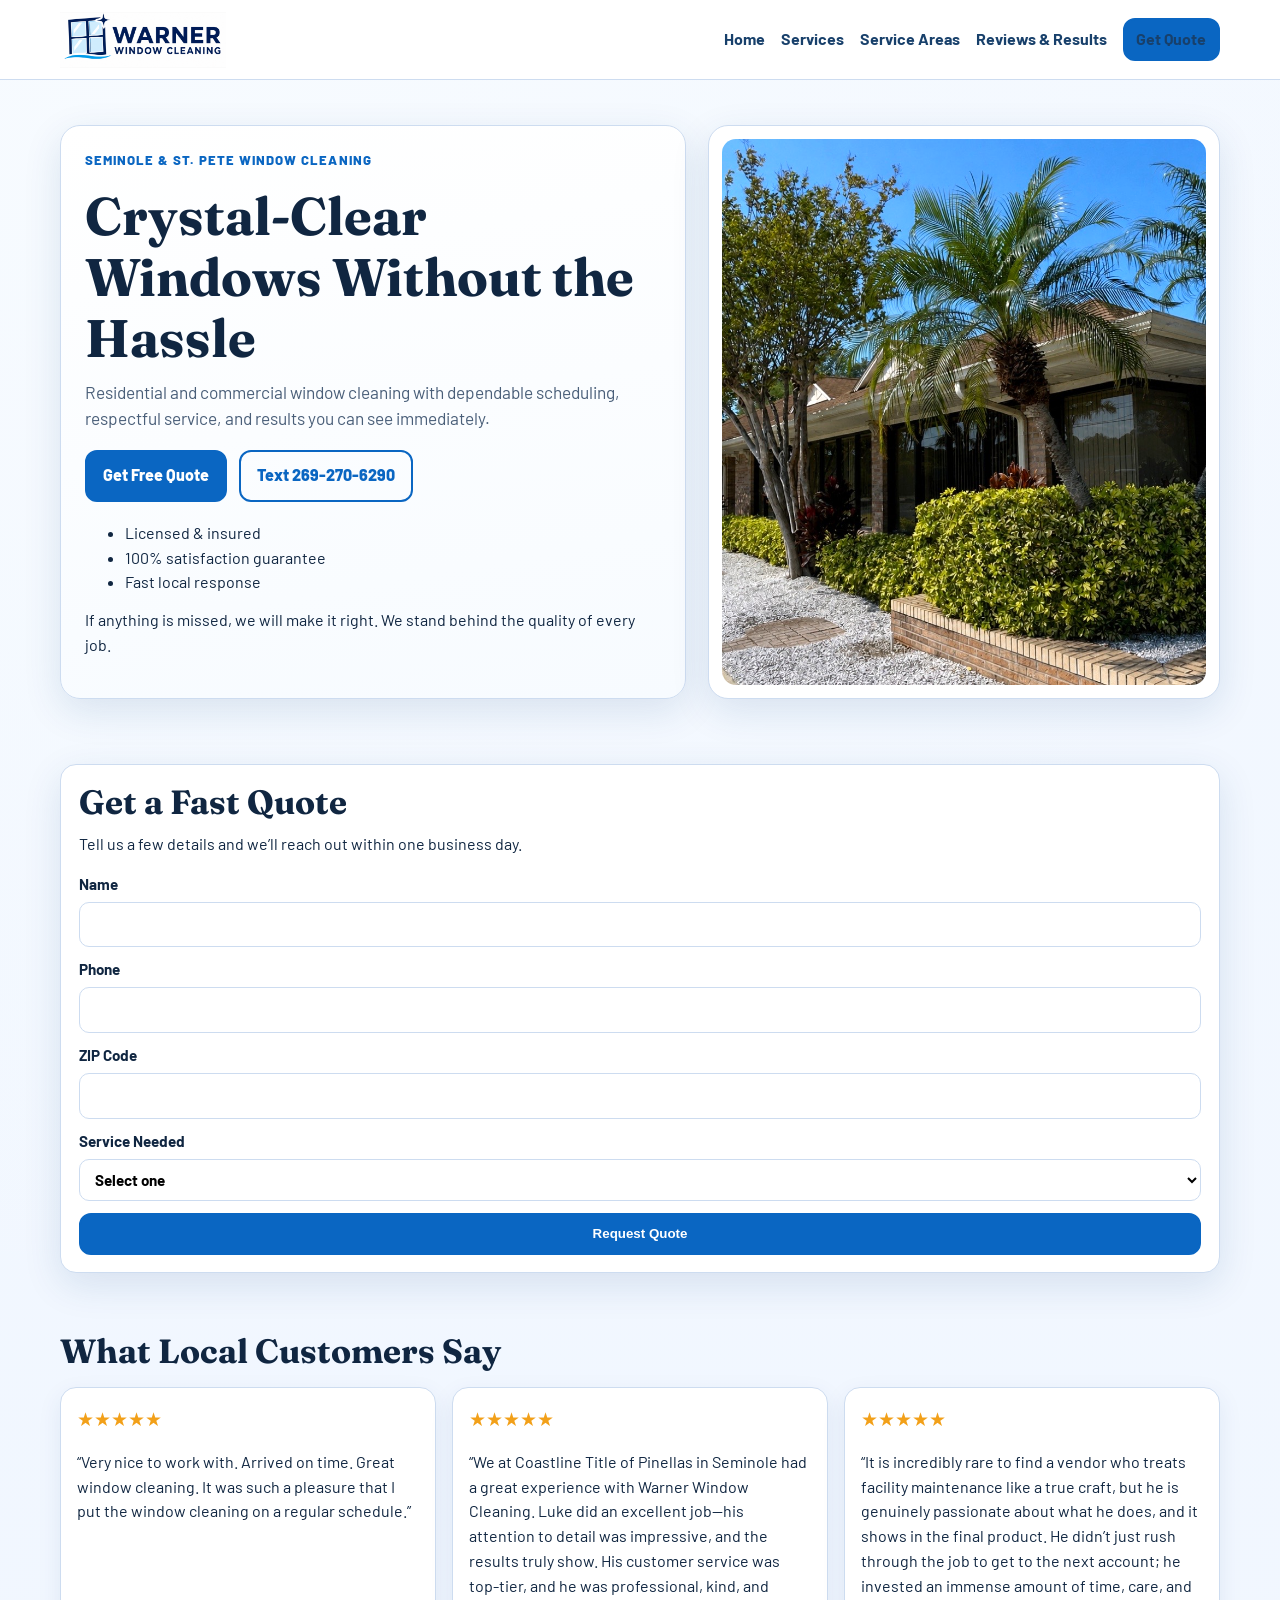
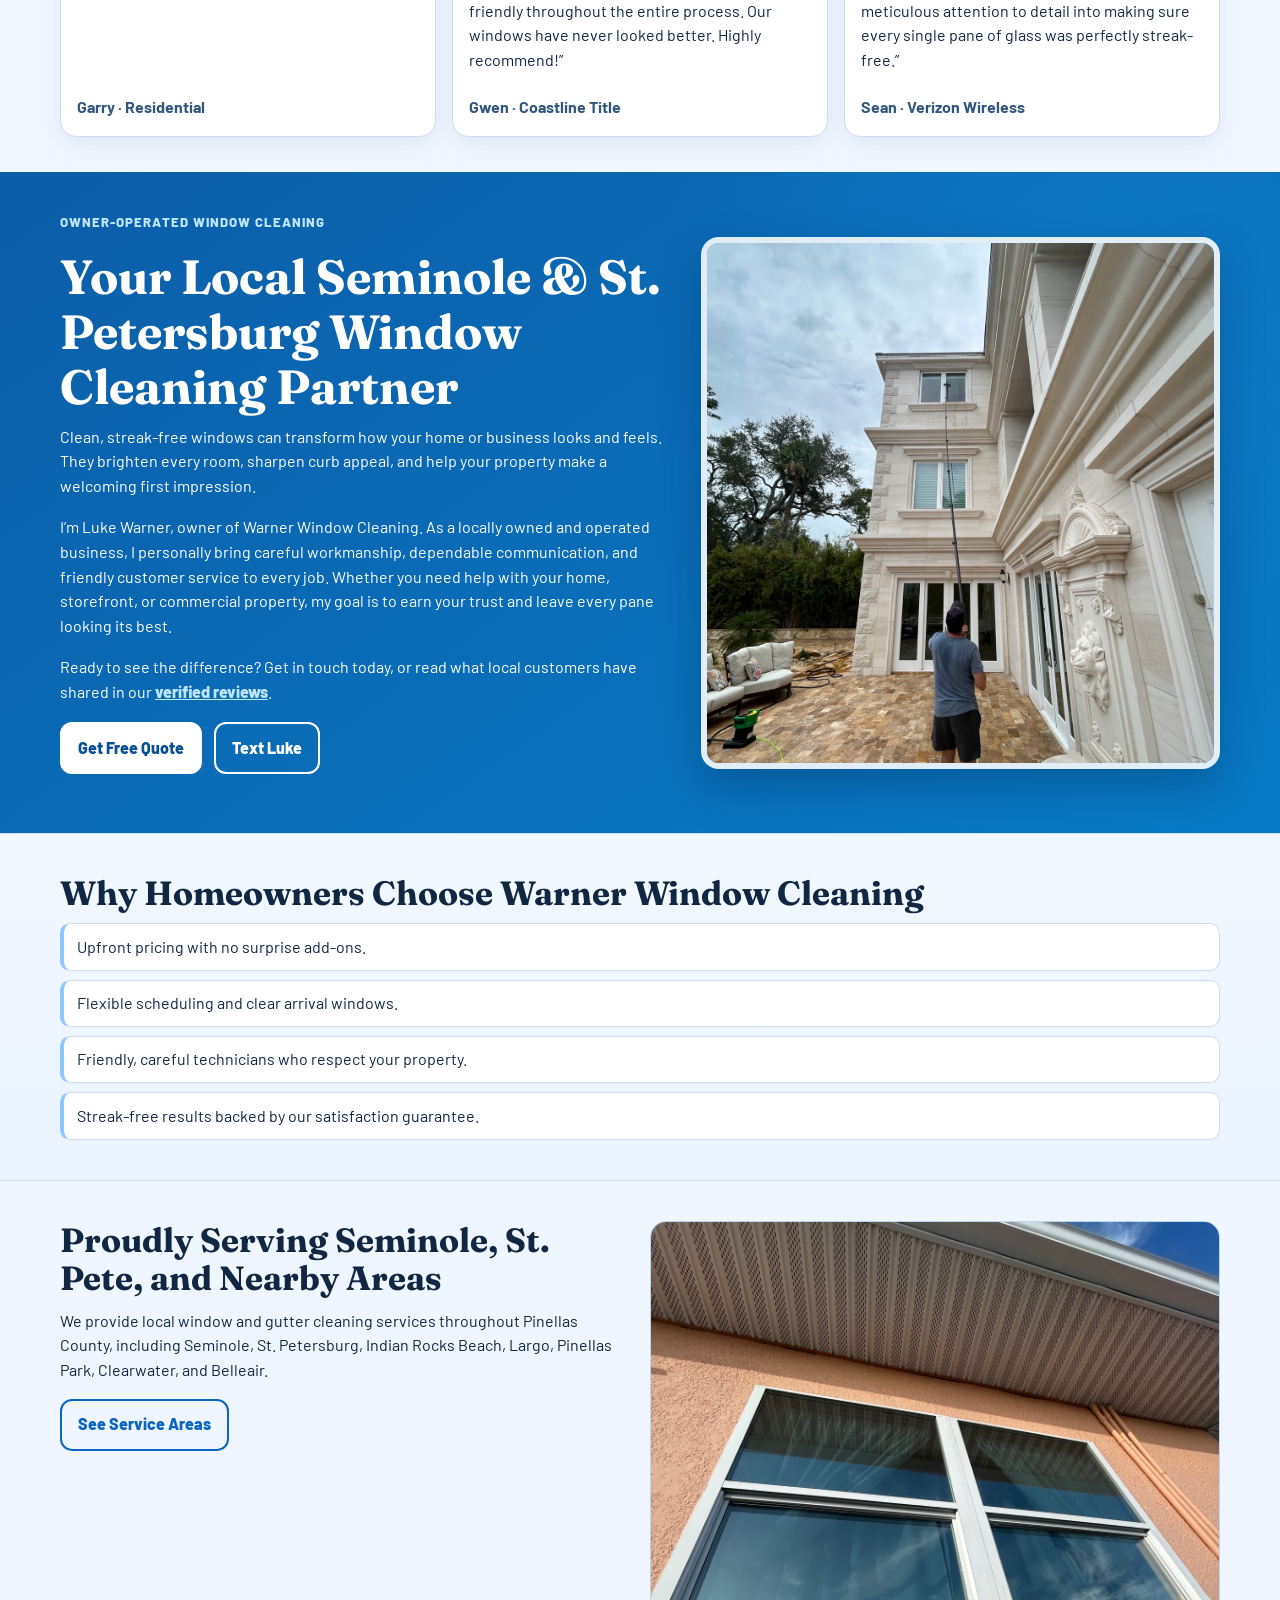
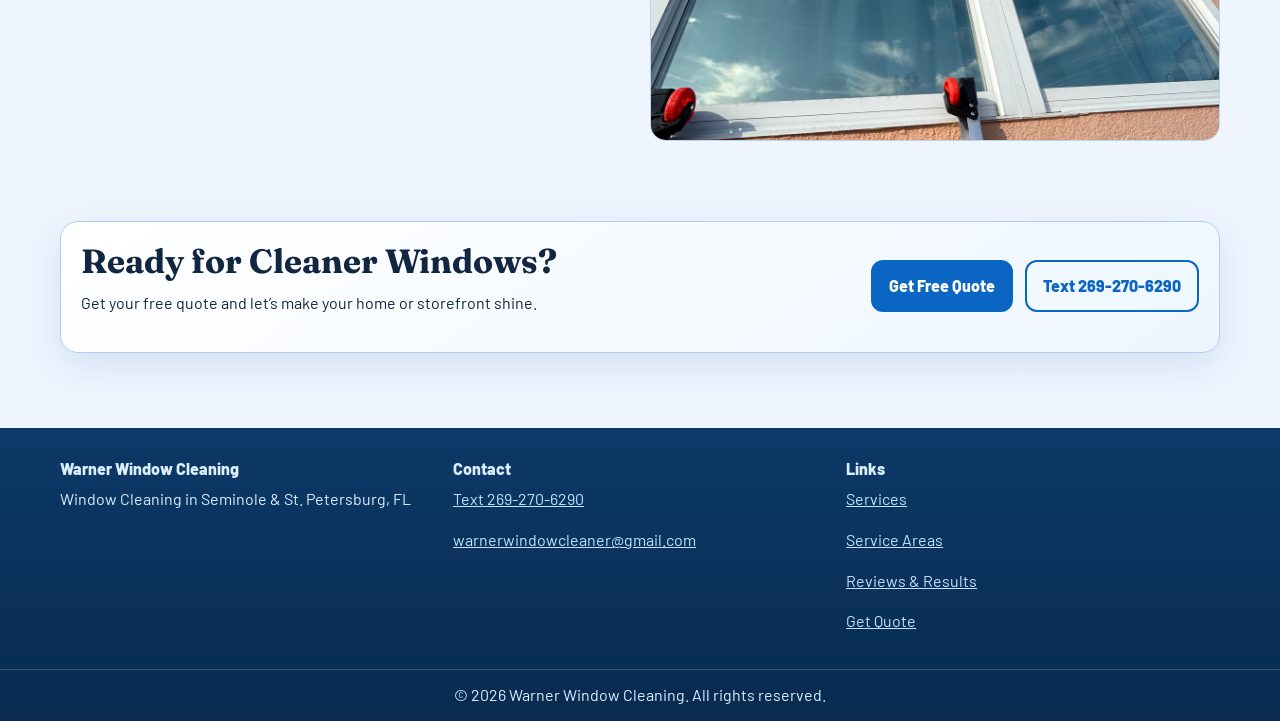
==== commit 5312da00: "Combine reviews and results page" ====
--- a/index.html
+++ b/index.html
@@ -78,7 +78,7 @@
           <a href="index.html">Home</a>
           <a href="services.html">Services</a>
           <a href="service-areas.html">Service Areas</a>
-          <a href="reviews.html">Reviews</a>
+          <a href="reviews.html">Reviews & Results</a>
           <a href="contact.html" class="btn btn-sm">Get Quote</a>
         </nav>
       </div>
@@ -298,7 +298,7 @@
           <p class="footer-title">Links</p>
           <p><a href="services.html">Services</a></p>
           <p><a href="service-areas.html">Service Areas</a></p>
-          <p><a href="reviews.html">Reviews</a></p>
+          <p><a href="reviews.html">Reviews & Results</a></p>
           <p><a href="contact.html">Get Quote</a></p>
         </div>
       </div>
--- a/assets/styles.css
+++ b/assets/styles.css
@@ -512,6 +512,99 @@
   border: 1px solid var(--line);
 }
 
+.results-showcase {
+  display: grid;
+  gap: 2rem;
+  margin-top: 1.35rem;
+}
+
+.before-after-set h3 {
+  margin-bottom: 0.2rem;
+}
+
+.before-after-grid {
+  display: grid;
+  grid-template-columns: repeat(2, minmax(0, 1fr));
+  gap: 1rem;
+  margin-top: 0.8rem;
+}
+
+.before-after-card {
+  position: relative;
+  margin: 0;
+  overflow: hidden;
+  border-radius: var(--radius);
+  border: 1px solid var(--line);
+  background: #fff;
+  box-shadow: var(--shadow);
+}
+
+.before-after-card img {
+  display: block;
+  width: 100%;
+  height: 520px;
+  object-fit: cover;
+  object-position: center;
+}
+
+.photo-label {
+  position: absolute;
+  top: 0.85rem;
+  left: 0.85rem;
+  z-index: 1;
+  border-radius: 999px;
+  background: rgba(16, 38, 65, 0.9);
+  color: #fff;
+  font-weight: 800;
+  padding: 0.34rem 0.72rem;
+}
+
+.photo-label-after {
+  background: rgba(10, 102, 194, 0.92);
+}
+
+.results-page-grid {
+  display: grid;
+  grid-template-columns: repeat(3, minmax(0, 1fr));
+  gap: 1rem;
+}
+
+.project-card {
+  overflow: hidden;
+  border: 1px solid var(--line);
+  border-radius: var(--radius);
+  background: #fff;
+  box-shadow: 0 10px 30px rgba(13, 64, 122, 0.1);
+}
+
+.project-card img {
+  display: block;
+  width: 100%;
+  height: 360px;
+  object-fit: cover;
+  object-position: center;
+}
+
+.project-card div {
+  padding: 1rem;
+}
+
+.project-card p:last-child {
+  margin-bottom: 0;
+}
+
+.project-card-large {
+  grid-column: span 2;
+}
+
+.project-card-wide {
+  grid-column: span 1;
+}
+
+.project-card-wide img {
+  height: 260px;
+}
+
 .results-three {
   display: grid;
   grid-template-columns: repeat(3, 1fr);
@@ -576,8 +669,20 @@
   .proof-grid,
   .footer-grid,
   .results-three,
-  .local-intro {
+  .local-intro,
+  .before-after-grid,
+  .results-page-grid {
     grid-template-columns: 1fr;
+  }
+
+  .project-card-large,
+  .project-card-wide {
+    grid-column: span 1;
+  }
+
+  .project-card img,
+  .project-card-wide img {
+    height: 360px;
   }
 
   .local-intro-photo img {
@@ -596,6 +701,10 @@
 
   .result-box {
     height: 220px;
+  }
+
+  .before-after-card img {
+    height: 430px;
   }
 
   .logo img {
